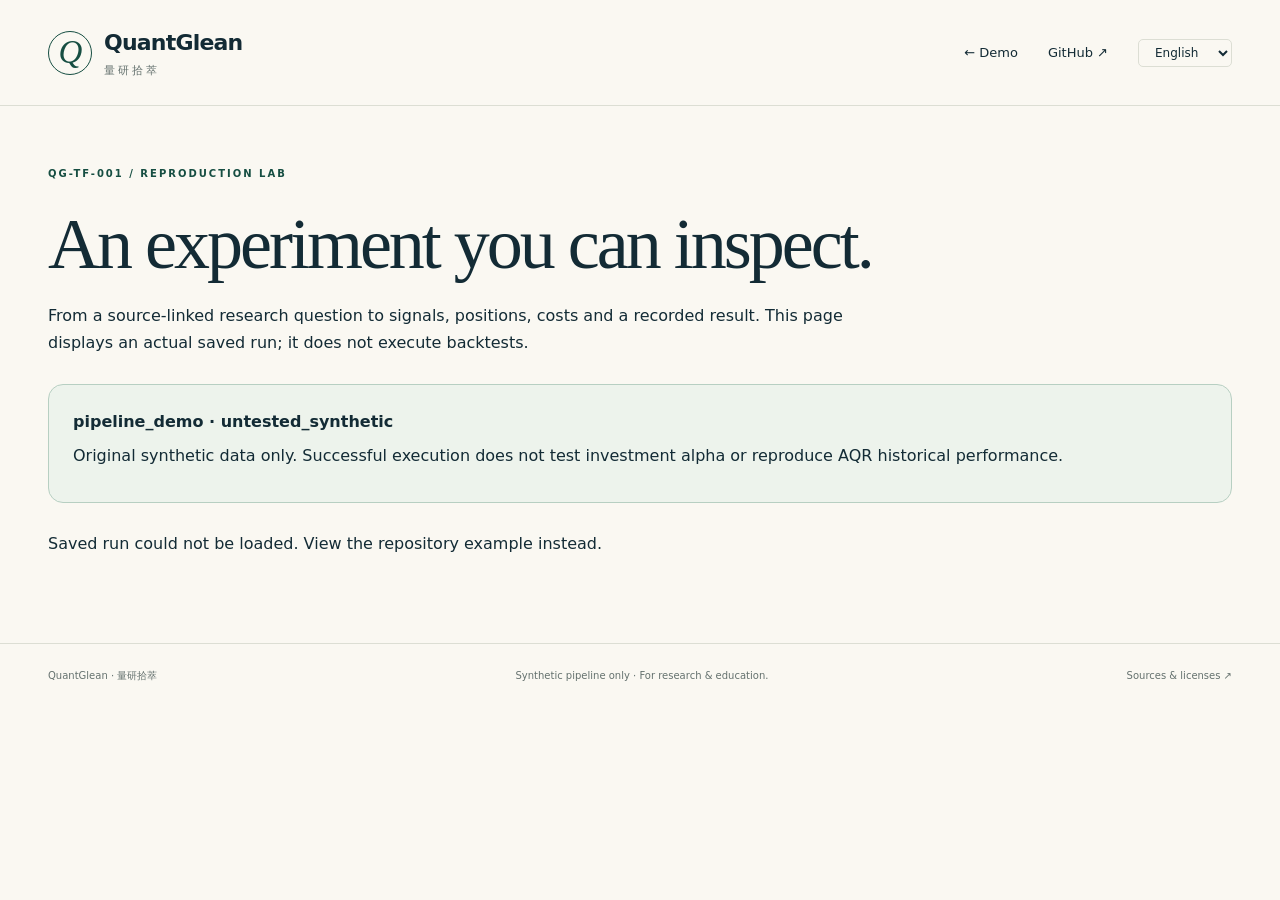
==== site/reproduction.html @ abb00055 "Add local alpha reproduction reference workflow with provenance and synthetic validation" ====
<!doctype html>
<html lang="en"><head><meta charset="utf-8"><meta name="viewport" content="width=device-width,initial-scale=1">
<title>QuantGlean · Reproduction lab</title><meta name="description" content="An actual saved synthetic experiment, with auditable specification, costs and provenance.">
<link rel="stylesheet" href="styles.css"><link rel="stylesheet" href="reproduction.css"></head>
<body><header class="nav wrap"><a class="brand" href="./"><span class="mark">Q</span><span>QuantGlean<small>量研拾萃</small></span></a>
<nav><a id="home" href="./">← Demo</a><a href="https://github.com/runqiwang777/QuantGlean">GitHub ↗</a><select id="lab-language" class="language" aria-label="Language"><option value="en">English</option><option value="zh">简体中文</option><option value="ja">日本語</option><option value="ko">한국어</option></select></nav></header>
<main class="wrap lab"><p class="eyebrow">QG-TF-001 / REPRODUCTION LAB</p><h1 id="lab-title">An experiment you can inspect.</h1>
<p class="lead" id="lab-intro"></p><div class="lab-callout"><strong>pipeline_demo · untested_synthetic</strong><p id="lab-warning"></p></div>
<p id="load-status" role="status">Loading saved run…</p>
<div id="run-view" hidden><div class="lab-grid"><article><small id="label-run"></small><p id="run-id"></p></article><article><small id="label-period"></small><p id="period"></p></article><article><small id="label-data"></small><p>180 months · 4 fictional assets</p></article></div>
<h2 id="label-metrics"></h2><div class="table-scroll"><table><thead><tr id="metrics-head"></tr></thead><tbody id="metrics-body"></tbody></table></div>
<p class="micro" id="metric-note"></p><section class="lab-callout"><h2 id="label-comparison"></h2><p id="comparison"></p><p id="comparison-note"></p></section>
<h2 id="label-method"></h2><p id="method"></p><div class="lab-grid lab-downloads" id="downloads"></div>
<details><summary id="label-provenance"></summary><pre id="provenance"></pre></details>
<p><a class="text-link" href="https://github.com/runqiwang777/QuantGlean/blob/main/docs/reproduction.md" id="guide"></a></p></div></main>
<footer class="wrap"><span>QuantGlean · 量研拾萃</span><span id="lab-footer"></span><a href="https://github.com/runqiwang777/QuantGlean/blob/main/THIRD_PARTY_NOTICES.md">Sources & licenses ↗</a></footer>
<script type="module" src="reproduction.js"></script></body></html>
---- site/styles.css ----
@charset "UTF-8";
:root{--paper:#faf8f2;--ink:#132b35;--green:#164e42;--muted:#64716e;--line:#dcded4;--mint:#e7efe7;--gold:#a08447}*{box-sizing:border-box}html{scroll-behavior:smooth;scroll-padding-top:28px}body{margin:0;background:var(--paper);color:var(--ink);font:16px/1.65 system-ui,-apple-system,"Segoe UI","Microsoft YaHei",sans-serif}a{color:inherit;text-decoration:none}button,select{font:inherit}button,a,select{-webkit-tap-highlight-color:transparent}button{cursor:pointer}a:focus-visible,button:focus-visible,select:focus-visible{outline:3px solid #b28c45;outline-offset:4px}button{color:inherit}button:disabled{opacity:.6}.wrap{max-width:1300px;margin:auto;padding:0 48px}.nav{height:106px;display:flex;align-items:center;justify-content:space-between;border-bottom:1px solid var(--line)}.brand{display:flex;gap:12px;align-items:center;font-size:22px;letter-spacing:-.8px;font-weight:650}.brand small{display:block;font-weight:400;color:var(--muted);font-size:11px;letter-spacing:3px}.mark{border:1px solid var(--green);border-radius:50%;color:var(--green);width:44px;height:44px;display:grid;place-items:center;font:italic 33px Georgia,serif}nav{display:flex;align-items:center;gap:30px;font-size:13px}.language{border:1px solid var(--line);border-radius:5px;background:transparent;padding:5px 12px}.hero{padding-top:80px;padding-bottom:72px;display:grid;grid-template-columns:1fr 1fr;gap:50px;align-items:center}.eyebrow{font-size:10px;letter-spacing:2px;font-weight:650;color:var(--green);margin:0 0 23px}h1,h2,h3,p,figure{margin-top:0}h1{font:normal clamp(48px,5.2vw,76px)/1.07 Georgia,"Songti SC",SimSun,serif;letter-spacing:-3px;margin-bottom:25px}h1:lang(zh-CN){letter-spacing:1px;line-height:1.25}.intro{font-size:18px;color:var(--muted);max-width:430px}.hero-actions{display:flex;gap:24px;align-items:center;flex-wrap:wrap;margin-top:30px}.button{display:inline-block;border:0;border-radius:4px;padding:13px 20px;font-size:13px;font-weight:550}.primary{color:#fff;background:var(--green)}.primary:hover{background:#0d3c31}.text-link{font-size:13px;color:var(--green);text-decoration:underline;text-decoration-color:#b1c1b3;text-underline-offset:6px}.micro{font-size:11px;color:var(--muted);margin:20px 0 0}.hero-art{margin:0;background:#e9ece2;padding:14px;border:1px solid #d8dece;transform:rotate(1deg);box-shadow:0 22px 60px #1c352210}.hero-art img{width:100%;height:auto;display:block}.hero-art figcaption{display:flex;justify-content:space-between;font-size:8px;color:var(--green);letter-spacing:1.4px;padding:16px 4px 3px}.principles{display:grid;grid-template-columns:repeat(3,1fr);border-top:1px solid var(--line);padding-top:30px;padding-bottom:55px;gap:50px}.principles span{font:italic 16px Georgia;color:var(--gold)}.principles h2{font-size:15px;margin:10px 0 6px;font-weight:600}.principles p{font-size:13px;color:var(--muted);max-width:290px;margin:0}.workshop{background:#eef0e8;border-top:1px solid var(--line);border-bottom:1px solid var(--line);padding:65px 0 42px}.section-heading{display:flex;justify-content:space-between;gap:48px;align-items:end;margin-bottom:32px}.section-heading h2{font:normal 36px/1.2 Georgia,"Songti SC",SimSun,serif;letter-spacing:-1px;margin:0}.section-heading .eyebrow{margin-bottom:12px}.section-heading>p{font-size:12px;color:var(--muted);max-width:320px;margin:0}.bench{display:grid;grid-template-columns:300px 1fr;border:1px solid #ccd4c6;border-radius:8px;overflow:hidden;background:#fffefa;box-shadow:0 18px 50px #173b2410}.source-panel{padding:27px;background:#f5f6ef;border-right:1px solid var(--line)}.panel-label{font-size:9px;font-weight:600;letter-spacing:1.7px;color:var(--muted);display:flex;align-items:center;gap:8px}.dot{width:6px;height:6px;background:#4b8a6d;border-radius:50%}.paper-icon{font:40px Georgia;color:var(--green);margin:24px 0 12px}.source-panel .eyebrow{font-size:8px;margin-bottom:10px;letter-spacing:1.4px}.source-panel h3{font:normal 25px/1.22 Georgia,serif;margin-bottom:14px}.source-meta{font-size:11px;color:var(--muted)}.source-panel .text-link{font-size:11px}.source-panel hr{border:0;border-top:1px solid var(--line);margin:28px 0 20px}label{font-size:11px;font-weight:600;display:block;margin:16px 0 7px}select{width:100%;background:#fffefa;color:var(--ink);border:1px solid #cfd6c8;border-radius:4px;font-size:12px;padding:11px 8px}.open-note{width:100%;margin-top:23px}.note-panel{display:flex;flex-direction:column;min-width:0}.note-toolbar{display:flex;align-items:center;justify-content:space-between;padding:24px 30px;border-bottom:1px solid var(--line);gap:10px}.badge{font-size:8px;letter-spacing:1px;color:var(--green);background:var(--mint);border-radius:20px;padding:5px 9px;white-space:nowrap}.tabs{display:flex;border-bottom:1px solid var(--line);padding:0 30px;gap:25px}.tabs button{font-size:12px;background:none;border:0;border-bottom:2px solid transparent;padding:15px 0;color:var(--muted)}.tabs button[aria-selected=true]{border-bottom-color:var(--green);color:var(--green);font-weight:600}#note{padding:28px 30px;min-height:380px;flex:1;font-size:13px}#note h3{font:normal 28px/1.25 Georgia,"Songti SC",SimSun,serif;margin-bottom:14px}#note .lead{color:var(--muted);font-size:14px;line-height:1.8}.note-block{border-top:1px solid #e5e7dd;padding-top:16px;margin-top:18px}.note-block h4{font-size:11px;margin:0 0 8px;color:var(--green);letter-spacing:.3px}.note-block p{margin:0;color:#455653;font-size:12px;line-height:1.85}.evidence-row{display:grid;grid-template-columns:38px 1fr auto;gap:15px;padding:18px 0;border-top:1px solid #e5e7dd;align-items:start}.evidence-row>span{font-family:Georgia;color:var(--gold)}.evidence-row p{margin:0}.evidence-row a{color:var(--green);font-size:11px;text-decoration:underline}.status-pill{display:inline-block;background:#f4ebd7;color:#796026;border-radius:3px;font-size:10px;padding:4px 8px;margin-bottom:18px}.export-bar{border-top:1px solid var(--line);padding:16px 24px;display:flex;justify-content:space-between;align-items:center;gap:14px}.export-bar>span{font-size:10px;color:var(--muted)}.export-bar>div{display:flex;gap:8px}.export-bar button{font-size:11px;border:1px solid var(--line);background:transparent;padding:8px 11px;border-radius:3px}.export-bar .export{background:var(--mint);border-color:var(--mint);color:var(--green)}#status{font-size:12px;min-height:20px;margin:15px 0 0;color:var(--green)}.next{padding-top:78px;padding-bottom:80px;position:relative}.next h2{font:normal 43px/1.17 Georgia,"Songti SC",SimSun,serif;letter-spacing:-1px}.next>p:not(.eyebrow){max-width:620px;color:var(--muted);font-size:15px}footer{display:flex;justify-content:space-between;gap:20px;border-top:1px solid var(--line);padding-top:24px!important;padding-bottom:30px!important;font-size:10px;color:var(--muted)}@media(max-width:1000px){.wrap{padding-left:28px;padding-right:28px}.hero{gap:25px}.hero-actions{gap:18px}.bench{grid-template-columns:260px 1fr}.source-panel{padding:22px}.note-toolbar,.tabs{padding-left:23px;padding-right:23px}.export-bar{flex-wrap:wrap}.section-heading h2{font-size:31px}}@media(max-width:720px){.nav{height:85px}nav{gap:15px}nav>a:first-child{display:none}.hero{grid-template-columns:1fr;padding-top:42px;padding-bottom:40px;gap:40px}h1{font-size:56px}.hero-art{transform:none}.principles{gap:22px;padding-top:25px;padding-bottom:35px}.principles p{font-size:11px}.principles h2{font-size:13px}.workshop{padding-top:38px}.section-heading{display:block}.section-heading>p{max-width:100%;margin-top:18px}.bench{grid-template-columns:1fr}.source-panel{border-right:0;border-bottom:1px solid var(--line)}.source-panel .paper-icon{display:none}.source-panel .eyebrow{margin-top:22px}.source-panel h3{font-size:25px;max-width:400px}.tabs{gap:20px}.tabs button{font-size:11px}#note{padding:23px;min-height:330px}.evidence-row{gap:9px;grid-template-columns:26px 1fr auto}.next{padding-top:45px;padding-bottom:50px}.next h2{font-size:34px}footer{flex-wrap:wrap}.eyebrow{font-size:9px}.badge{font-size:7px}.wrap{padding-left:20px;padding-right:20px}}@media(prefers-reduced-motion:reduce){html{scroll-behavior:auto}}

nav .language{width:auto;max-width:150px}h1:lang(ja),h1:lang(ko){font-size:clamp(44px,5vw,64px);line-height:1.3;letter-spacing:-.8px}h1:lang(ko){word-break:keep-all}body:lang(ja){font-family:system-ui,"Yu Gothic",Meiryo,sans-serif}body:lang(ko){font-family:system-ui,"Malgun Gothic",sans-serif}@media(max-width:720px){.brand{font-size:19px;gap:8px}.mark{width:36px;height:36px;font-size:28px}.nav nav{gap:10px}.nav .language{max-width:100px;font-size:12px;padding:5px 6px}h1:lang(ja),h1:lang(ko){font-size:44px}}
---- site/reproduction.css ----
.lab{padding-top:60px;padding-bottom:70px}.lab h1{font-size:clamp(38px,6vw,72px);line-height:1.08;max-width:900px;margin:20px 0}.lab .lead{max-width:820px}.lab-callout{background:#edf3ec;border:1px solid #b7cfc2;border-radius:15px;padding:24px;margin:28px 0}.lab-callout p{margin:8px 0}.lab-grid{display:grid;grid-template-columns:repeat(3,minmax(0,1fr));gap:18px;margin:28px 0}.lab-grid article,.lab-downloads a{border:1px solid #d6ded7;border-radius:12px;padding:22px;overflow-wrap:anywhere}.lab small{font-size:12px;text-transform:uppercase;letter-spacing:.12em}.lab h2{margin-top:38px}.lab pre{white-space:pre-wrap;overflow-wrap:anywhere;background:#f0f3ee;padding:20px;border-radius:10px;font-size:12px}.table-scroll{overflow-x:auto}.lab table{width:100%;border-collapse:collapse;font-size:15px}.lab th,.lab td{padding:15px 12px;border-bottom:1px solid #d6ded7;text-align:right;white-space:nowrap}.lab th:first-child,.lab td:first-child{text-align:left}.lab th{color:#69766e;font-weight:500}.lab tbody tr:first-child{background:#edf3ec}.lab-downloads a{text-decoration:none;font-weight:600}.lab details{margin:28px 0}.lab summary{cursor:pointer}@media(max-width:650px){.lab-grid{grid-template-columns:1fr}.lab{padding-top:25px}.lab-callout{padding:18px}.nav nav{gap:12px}}
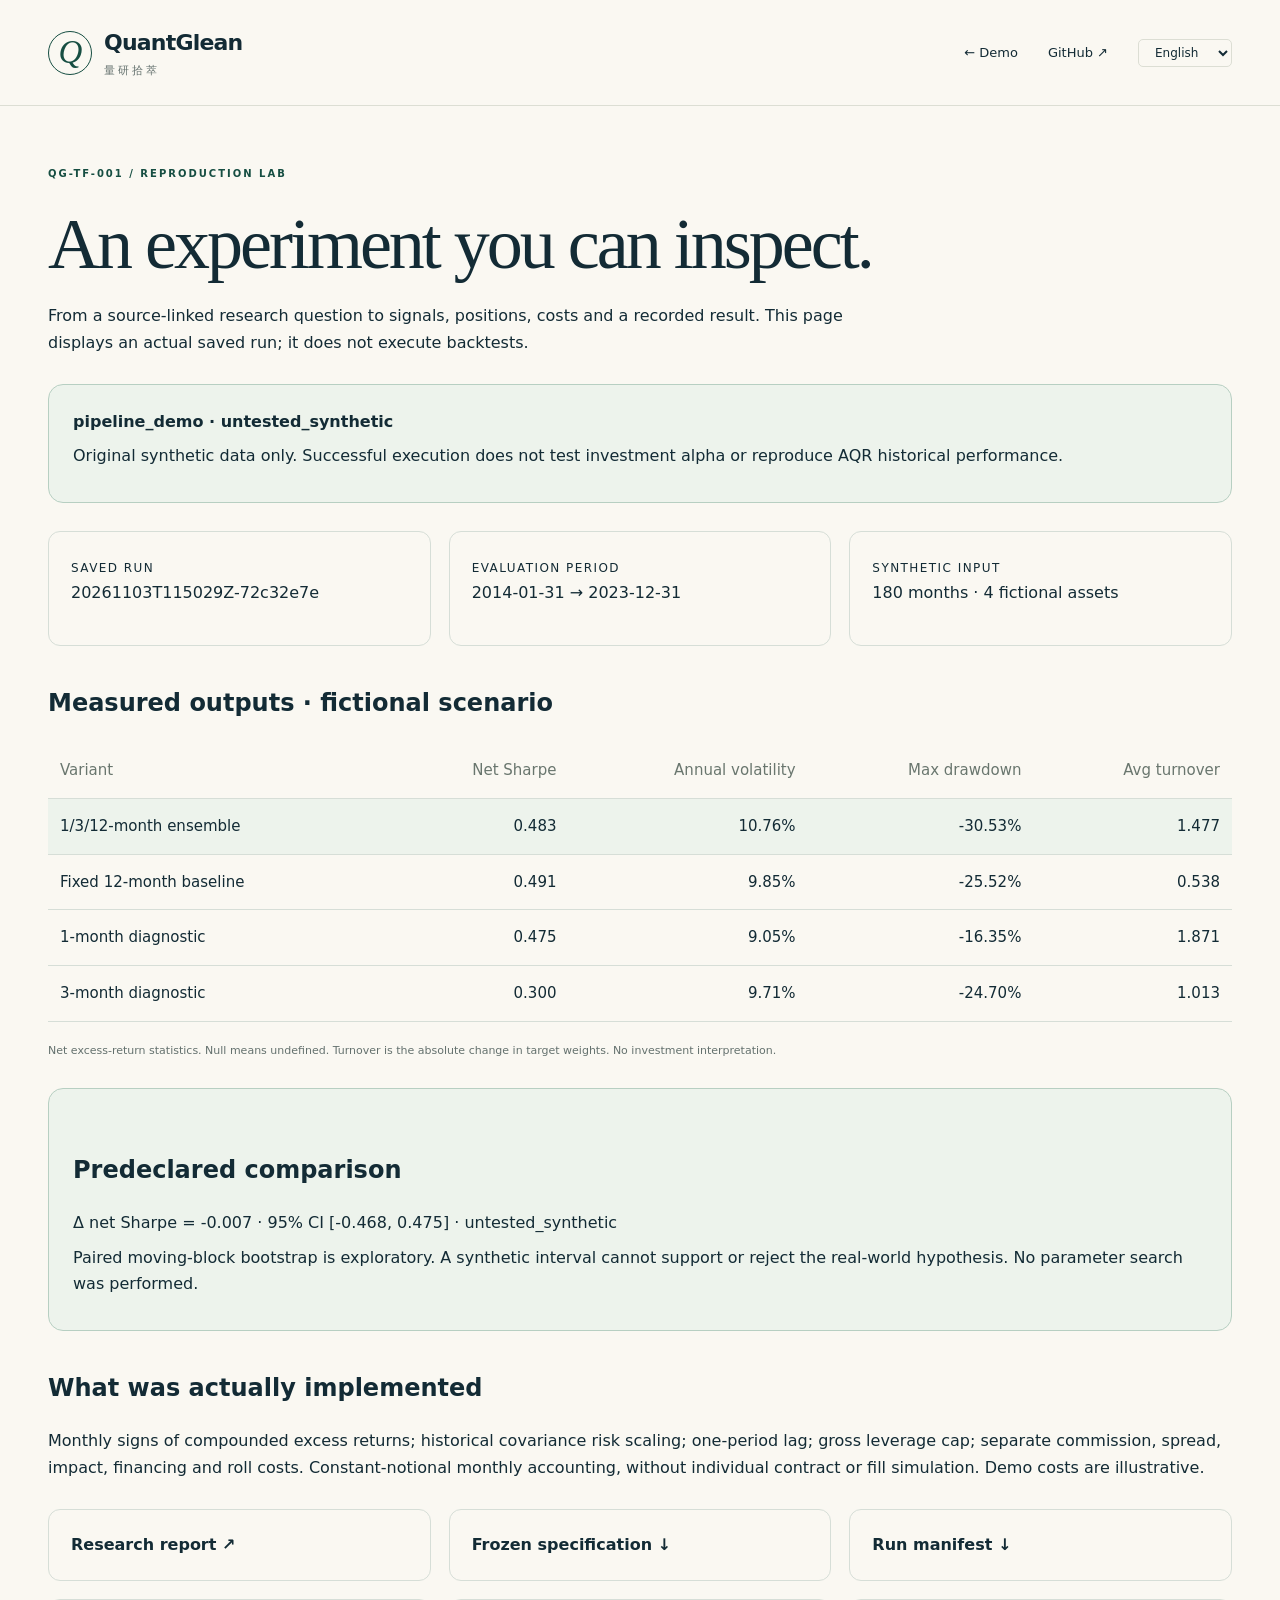
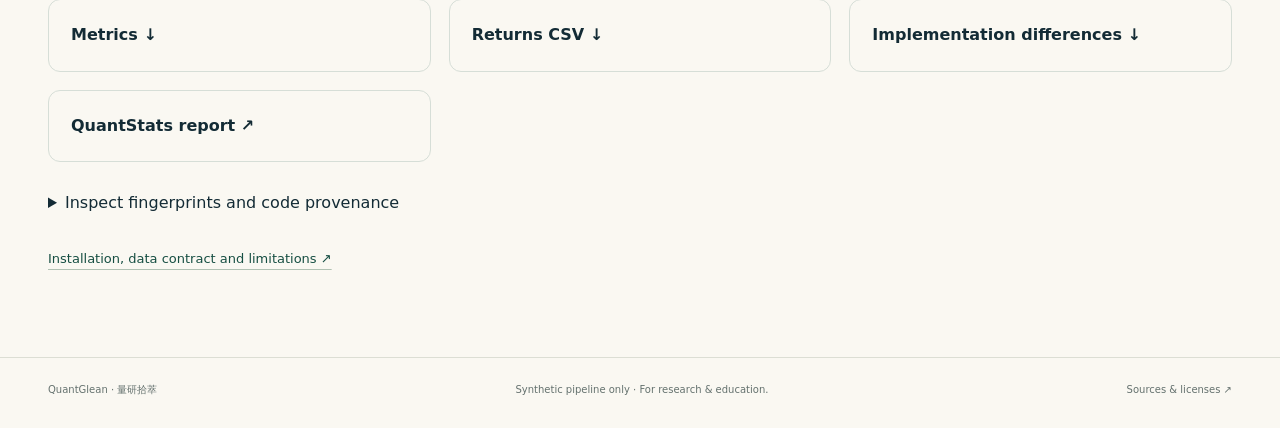
==== commit e5bd3d80: "Publish a verified synthetic run and four-language reproduction lab" ====
--- a/site/reproduction.html
+++ b/site/reproduction.html
@@ -7,7 +7,7 @@
 <main class="wrap lab"><p class="eyebrow">QG-TF-001 / REPRODUCTION LAB</p><h1 id="lab-title">An experiment you can inspect.</h1>
 <p class="lead" id="lab-intro"></p><div class="lab-callout"><strong>pipeline_demo · untested_synthetic</strong><p id="lab-warning"></p></div>
 <p id="load-status" role="status">Loading saved run…</p>
-<div id="run-view" hidden><div class="lab-grid"><article><small id="label-run"></small><p id="run-id"></p></article><article><small id="label-period"></small><p id="period"></p></article><article><small id="label-data"></small><p>180 months · 4 fictional assets</p></article></div>
+<div id="run-view" hidden><div class="lab-grid"><article><small id="label-run"></small><p id="run-id"></p></article><article><small id="label-period"></small><p id="period"></p></article><article><small id="label-data"></small><p id="data-size">180 months · 4 fictional assets</p></article></div>
 <h2 id="label-metrics"></h2><div class="table-scroll"><table><thead><tr id="metrics-head"></tr></thead><tbody id="metrics-body"></tbody></table></div>
 <p class="micro" id="metric-note"></p><section class="lab-callout"><h2 id="label-comparison"></h2><p id="comparison"></p><p id="comparison-note"></p></section>
 <h2 id="label-method"></h2><p id="method"></p><div class="lab-grid lab-downloads" id="downloads"></div>
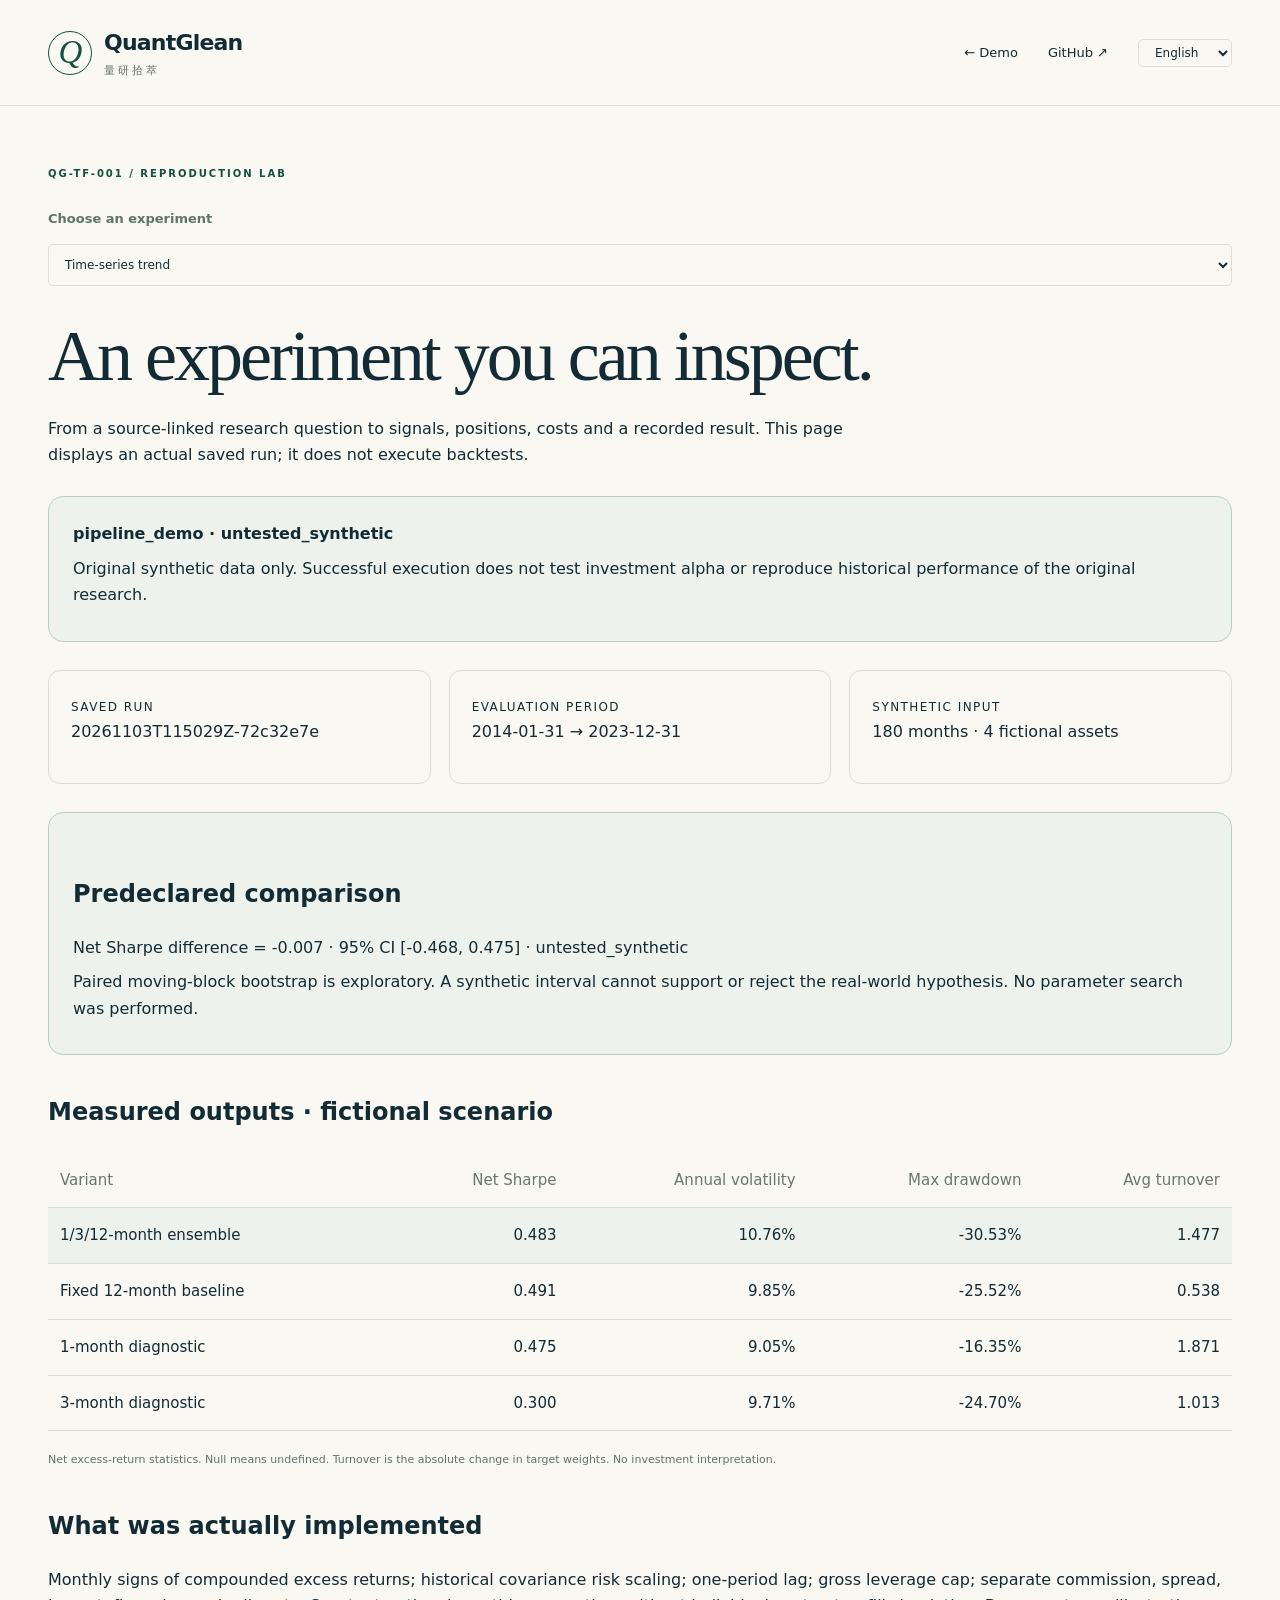
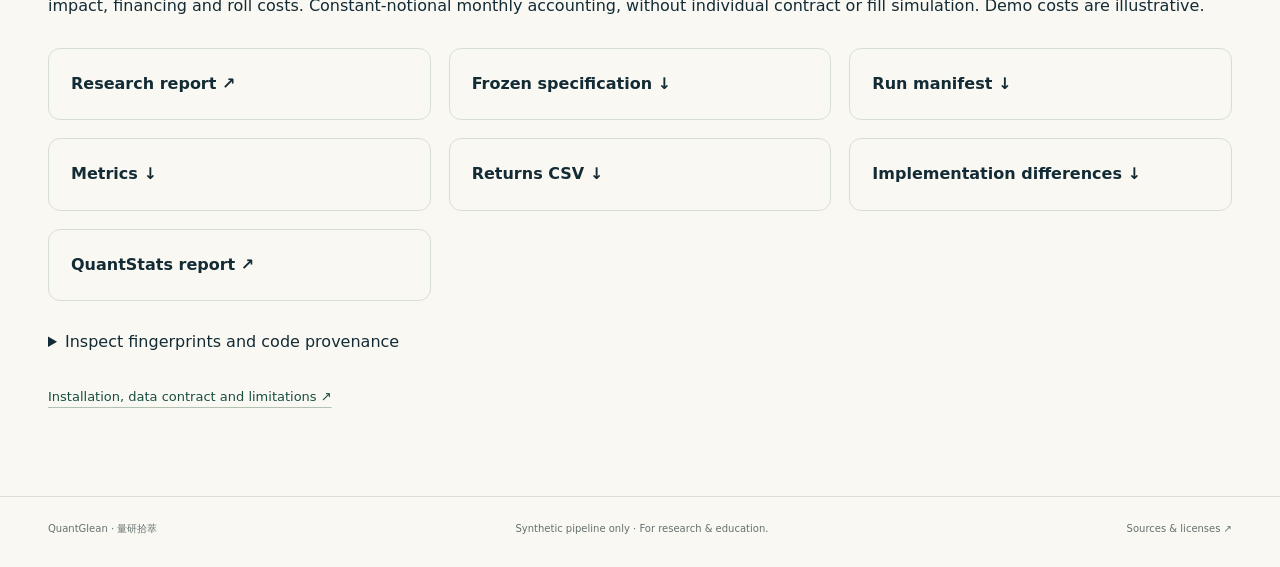
==== commit fbbd4143: "Add point-in-time panel factors and fixed-split forecasting with optional Qlib backend" ====
--- a/site/reproduction.html
+++ b/site/reproduction.html
@@ -4,13 +4,15 @@
 <link rel="stylesheet" href="styles.css"><link rel="stylesheet" href="reproduction.css"></head>
 <body><header class="nav wrap"><a class="brand" href="./"><span class="mark">Q</span><span>QuantGlean<small>量研拾萃</small></span></a>
 <nav><a id="home" href="./">← Demo</a><a href="https://github.com/runqiwang777/QuantGlean">GitHub ↗</a><select id="lab-language" class="language" aria-label="Language"><option value="en">English</option><option value="zh">简体中文</option><option value="ja">日本語</option><option value="ko">한국어</option></select></nav></header>
-<main class="wrap lab"><p class="eyebrow">QG-TF-001 / REPRODUCTION LAB</p><h1 id="lab-title">An experiment you can inspect.</h1>
+<main class="wrap lab"><p class="eyebrow" id="lab-eyebrow">QG-TF-001 / REPRODUCTION LAB</p>
+<label for="lab-case" id="case-label">Experiment</label>
+<select id="lab-case" class="language"><option value="trend">Time-series trend</option><option value="cs">Cross-sectional factor</option><option value="model">Predictive model</option></select><h1 id="lab-title">An experiment you can inspect.</h1>
 <p class="lead" id="lab-intro"></p><div class="lab-callout"><strong>pipeline_demo · untested_synthetic</strong><p id="lab-warning"></p></div>
 <p id="load-status" role="status">Loading saved run…</p>
 <div id="run-view" hidden><div class="lab-grid"><article><small id="label-run"></small><p id="run-id"></p></article><article><small id="label-period"></small><p id="period"></p></article><article><small id="label-data"></small><p id="data-size">180 months · 4 fictional assets</p></article></div>
-<h2 id="label-metrics"></h2><div class="table-scroll"><table><thead><tr id="metrics-head"></tr></thead><tbody id="metrics-body"></tbody></table></div>
-<p class="micro" id="metric-note"></p><section class="lab-callout"><h2 id="label-comparison"></h2><p id="comparison"></p><p id="comparison-note"></p></section>
-<h2 id="label-method"></h2><p id="method"></p><div class="lab-grid lab-downloads" id="downloads"></div>
+<section class="lab-callout"><h2 id="label-comparison"></h2><p id="comparison"></p><p id="comparison-note"></p></section>
+<section id="diagnostic-view" hidden><h2 id="diagnostic-title"></h2><div class="table-scroll" id="diagnostic-table"></div></section><h2 id="label-metrics"></h2><div class="table-scroll"><table><thead><tr id="metrics-head"></tr></thead><tbody id="metrics-body"></tbody></table></div>
+<p class="micro" id="metric-note"></p><h2 id="label-method"></h2><p id="method"></p><div class="lab-grid lab-downloads" id="downloads"></div>
 <details><summary id="label-provenance"></summary><pre id="provenance"></pre></details>
 <p><a class="text-link" href="https://github.com/runqiwang777/QuantGlean/blob/main/docs/reproduction.md" id="guide"></a></p></div></main>
 <footer class="wrap"><span>QuantGlean · 量研拾萃</span><span id="lab-footer"></span><a href="https://github.com/runqiwang777/QuantGlean/blob/main/THIRD_PARTY_NOTICES.md">Sources & licenses ↗</a></footer>
--- a/site/reproduction.css
+++ b/site/reproduction.css
@@ -1 +1,3 @@
 .lab{padding-top:60px;padding-bottom:70px}.lab h1{font-size:clamp(38px,6vw,72px);line-height:1.08;max-width:900px;margin:20px 0}.lab .lead{max-width:820px}.lab-callout{background:#edf3ec;border:1px solid #b7cfc2;border-radius:15px;padding:24px;margin:28px 0}.lab-callout p{margin:8px 0}.lab-grid{display:grid;grid-template-columns:repeat(3,minmax(0,1fr));gap:18px;margin:28px 0}.lab-grid article,.lab-downloads a{border:1px solid #d6ded7;border-radius:12px;padding:22px;overflow-wrap:anywhere}.lab small{font-size:12px;text-transform:uppercase;letter-spacing:.12em}.lab h2{margin-top:38px}.lab pre{white-space:pre-wrap;overflow-wrap:anywhere;background:#f0f3ee;padding:20px;border-radius:10px;font-size:12px}.table-scroll{overflow-x:auto}.lab table{width:100%;border-collapse:collapse;font-size:15px}.lab th,.lab td{padding:15px 12px;border-bottom:1px solid #d6ded7;text-align:right;white-space:nowrap}.lab th:first-child,.lab td:first-child{text-align:left}.lab th{color:#69766e;font-weight:500}.lab tbody tr:first-child{background:#edf3ec}.lab-downloads a{text-decoration:none;font-weight:600}.lab details{margin:28px 0}.lab summary{cursor:pointer}@media(max-width:650px){.lab-grid{grid-template-columns:1fr}.lab{padding-top:25px}.lab-callout{padding:18px}.nav nav{gap:12px}}
+
+#case-label{display:block;font-size:13px;color:#627369;margin-top:25px}#lab-case{min-width:240px;margin:8px 0 12px;padding:12px}
